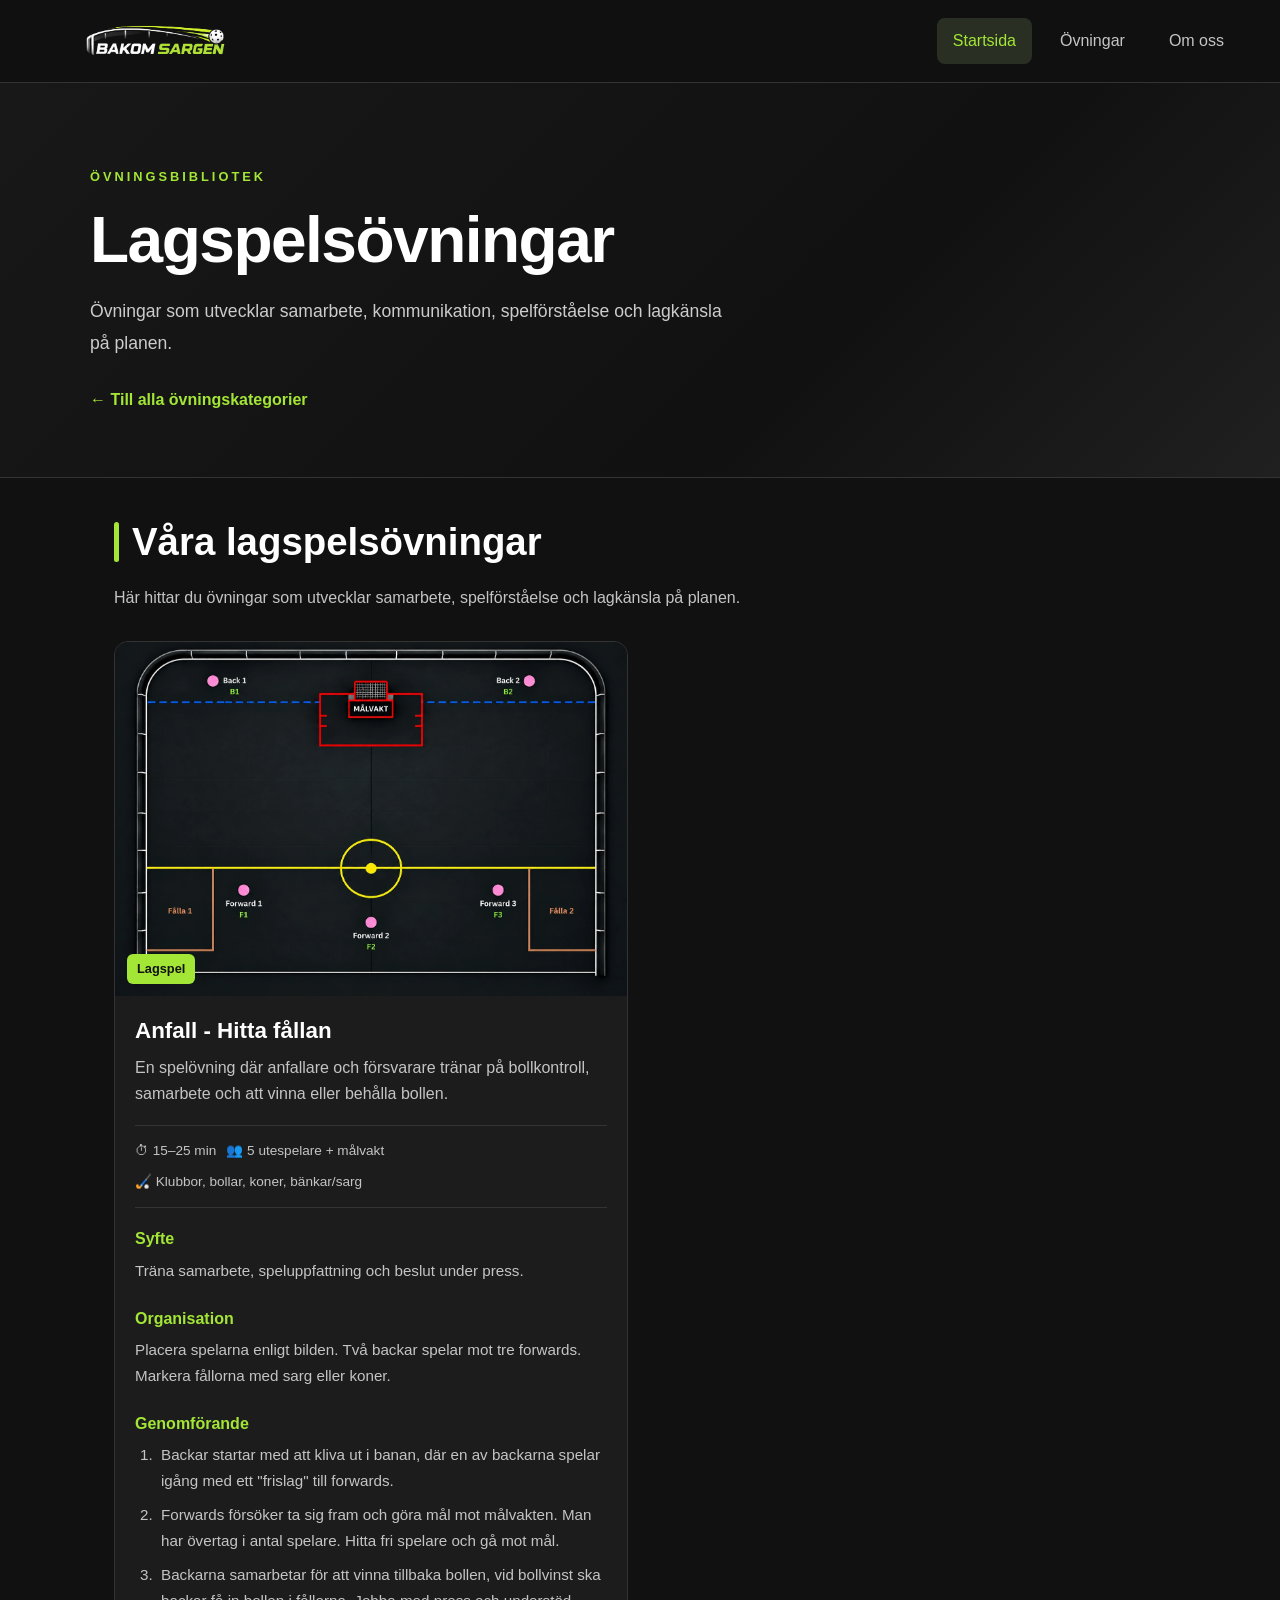
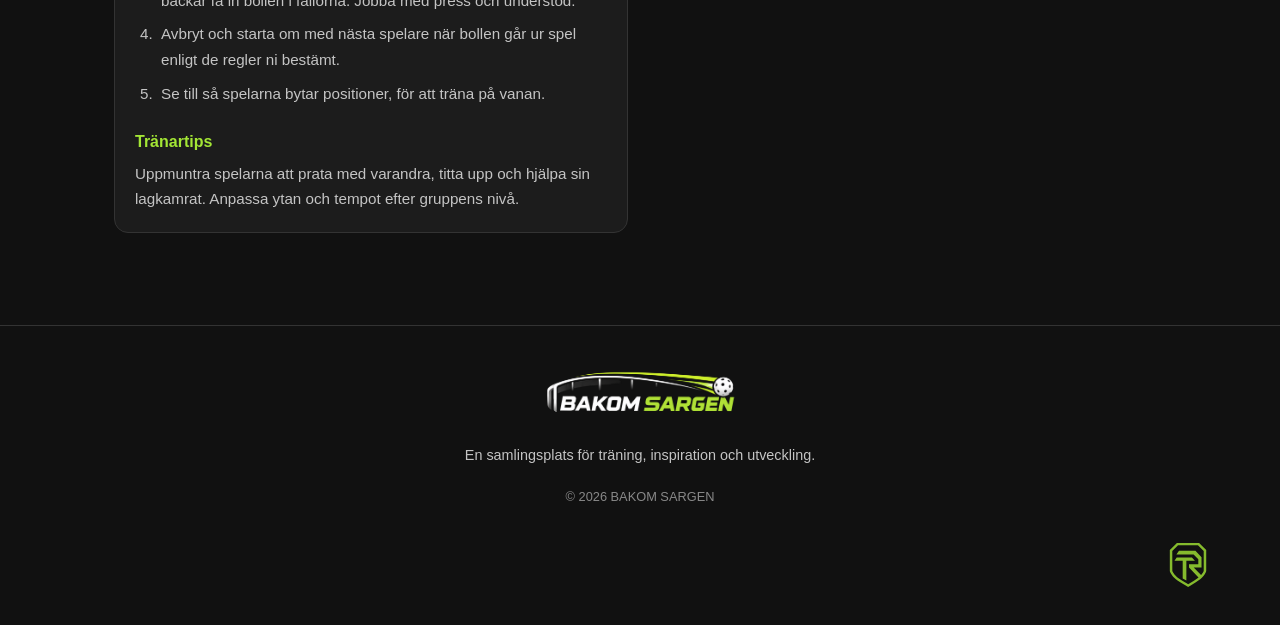
==== ovningar/lagspel.html @ a8d2db6d "Add files via upload" ====
<!DOCTYPE html>
<html lang="sv">
<head>
    <meta charset="UTF-8">
    <meta name="viewport" content="width=device-width, initial-scale=1.0">
    <meta name="theme-color" content="#111111">

    <title>Lagspelsövningar | Bakom sargen</title>
    <meta name="description" content="Lagspelsövningar i innebandy för tränare och unga spelare. Utveckla samarbete, spelförståelse och kommunikation.">

    <link rel="stylesheet" href="../css/styles.css">
</head>
<body>

    <!-- SIDHUVUD -->
    <header class="site-header">

        <a
            href="../index.html"
            class="logo"
            aria-label="Bakom sargen – startsida"
        >
            <img
                src="../images/bakom_sargen_transparent.svg"
                alt="Bakom sargen"
                class="site-logo-image"
                width="260"
                height="75"
                fetchpriority="high"
            >
        </a>

        <!-- MENYKNAPP FÖR MOBIL -->
        <button
            class="menu-toggle"
            id="menu-toggle"
            type="button"
            aria-label="Öppna meny"
            aria-expanded="false"
            aria-controls="main-navigation"
        >
            <span></span>
            <span></span>
            <span></span>
        </button>

        <!-- HUVUDMENY -->
        <nav
            class="main-navigation"
            id="main-navigation"
            aria-label="Huvudmeny"
        >
            <a href="../index.html" aria-current="page">Startsida</a>
            <a href="../index.html#kategorier">Övningar</a>
            <a href="../om-oss.html">Om oss</a>
        </nav>

    </header>

    <main>
        <section class="page-hero">
            <div class="container">
                <p>ÖVNINGSBIBLIOTEK</p>
                <h1>Lagspelsövningar</h1>
                <p>
                    Övningar som utvecklar samarbete, kommunikation,
                    spelförståelse och lagkänsla på planen.
                </p>

                <a href="../index.html#kategorier">← Till alla övningskategorier</a>
            </div>
        </section>

        <section class="container exercise-section">

            <h2>Våra lagspelsövningar</h2>

            <p class="exercise-intro">
                Här hittar du övningar som utvecklar samarbete,
                spelförståelse och lagkänsla på planen.
            </p>

            <!-- ÖVNINGSKORT 1 -->
            <div class="team-exercise-grid">

                <article class="team-exercise-card">

                    <div class="team-exercise-image">
                        <img
                            src="../images/ovningar/3v2_possession_och_rensa.webp"
                            alt="Spelplan med två backar, tre forwards och två fållor"
                            loading="lazy"
                        >
                        <span class="team-exercise-tag">Lagspel</span>
                    </div>

                    <div class="team-exercise-content">

                        <h3>Anfall - Hitta fållan</h3>

                        <p class="team-exercise-description">
                            En spelövning där anfallare och försvarare
                            tränar på bollkontroll, samarbete och att
                            vinna eller behålla bollen.
                        </p>

                        <div class="team-exercise-meta">
                            <span>⏱ 15–25 min</span>
                            <span>👥 5 utespelare + målvakt</span>
                            <span>🏑 Klubbor, bollar, koner, bänkar/sarg</span>
                        </div>

                        <div class="team-exercise-details">

                            <h4>Syfte</h4>
                            <p>
                                Träna samarbete, speluppfattning och
                                beslut under press.
                            </p>

                            <h4>Organisation</h4>
                            <p>
                                Placera spelarna enligt bilden. Två
                                backar spelar mot tre forwards. Markera
                                fållorna med sarg eller koner.
                            </p>

                            <h4>Genomförande</h4>
                            <ol>
                                <li>
                                    Backar startar med att kliva ut i banan, där en av backarna spelar igång med ett "frislag" till forwards.
                                </li>
                                <li>
                                    Forwards försöker ta sig fram och
                                    göra mål mot målvakten. Man har övertag i antal spelare. Hitta fri spelare och gå mot mål.
                                </li>
                                <li>
                                    Backarna samarbetar för att vinna
                                    tillbaka bollen, vid bollvinst ska backar få in bollen i fållorna. Jobba med press och understöd.
                                </li>
                                <li>
                                    Avbryt och starta om med nästa spelare när bollen
                                    går ur spel enligt de regler ni
                                    bestämt.
                                </li>
                                <li>
                                    Se till så spelarna bytar positioner, för att träna på vanan.
                                </li>
                            </ol>

                            <h4>Tränartips</h4>
                            <p>
                                Uppmuntra spelarna att prata med
                                varandra, titta upp och hjälpa sin
                                lagkamrat. Anpassa ytan och tempot
                                efter gruppens nivå.
                            </p>

                        </div>

                    </div>

                </article>

            </div>

        </section>
    </main>

    <!-- SIDFOT -->
    <footer class="site-footer">

        <a
            href="index.html"
            class="logo footer-logo"
            aria-label="Bakom sargen – startsida"
        >
            <img
                src="../images/bakom_sargen_transparent.svg"
                alt="Bakom sargen"
                class="site-logo-image"
                width="260"
                height="75"
                loading="lazy"
            >
        </a>

        <p>
            En samlingsplats för träning, inspiration och utveckling.
        </p>

        <p class="copyright">
            © <span id="current-year"></span> BAKOM SARGEN
        </p>

        <!-- Egen trademark-logga -->
        <div class="trademark">
            <img
                src="../images/RT_logo_transparent.svg"
                alt="RT – personlig trademark"
                class="trademark-image"
                loading="lazy"
            >
        </div>

    </footer>

    <!-- FAST NAVIGATION PÅ MOBIL -->
    <nav
        class="bottom-navigation"
        aria-label="Snabbnavigering"
    >

        <a
            href="../index.html"
            class="bottom-nav-link"
            aria-current="page"
        >
            <span class="nav-icon" aria-hidden="true">⌂</span>
            <span>Start</span>
        </a>

        <a
            href="../index.html#kategorier"
            class="bottom-nav-link"
        >
            <span class="nav-icon" aria-hidden="true">▤</span>
            <span>Övningar</span>
        </a>

        <a
            href="../om-oss.html"
            class="bottom-nav-link"
        >
            <span class="nav-icon" aria-hidden="true">♧</span>
            <span>Om oss</span>
        </a>

    </nav>

        <!-- JAVASCRIPT FÖR HAMBURGERMENYN -->
    <script>
        const menuToggle = document.getElementById("menu-toggle");
        const mainNavigation = document.getElementById("main-navigation");

        menuToggle.addEventListener("click", function () {
            const isOpen = mainNavigation.classList.toggle("is-open");

            menuToggle.setAttribute("aria-expanded", isOpen);
            menuToggle.setAttribute(
                "aria-label",
                isOpen ? "Stäng meny" : "Öppna meny"
            );
        });

        // Stäng menyn när en länk väljs.
        mainNavigation.querySelectorAll("a").forEach(function (link) {
            link.addEventListener("click", function () {
                mainNavigation.classList.remove("is-open");
                menuToggle.setAttribute("aria-expanded", "false");
                menuToggle.setAttribute("aria-label", "Öppna meny");
            });
        });

        // Uppdatera årtalet automatiskt.
        document.getElementById("current-year").textContent =
            new Date().getFullYear();
    </script>

</body>
</html>
---- css/styles.css ----
/* ========================================

   1. GRUNDINSTÄLLNINGAR

======================================== */

:root {

    --color-background: #111111;

    --color-surface: #1c1c1c;

    --color-surface-light: #262626;

    --color-primary: #a3e635;

    --color-primary-hover: #b9f75b;

    --color-text: #ffffff;

    --color-text-muted: #c4c4c4;

    --color-border: #333333;

    --container-width: 1200px;

    --border-radius: 14px;

}

* {

    box-sizing: border-box;

    margin: 0;

    padding: 0;

}

html {

    scroll-behavior: smooth;

    scroll-padding-top: 90px;

}

body {

    background-color: var(--color-background);

    color: var(--color-text);

    font-family: Arial, Helvetica, sans-serif;

    line-height: 1.6;

    min-height: 100vh;

}

/* Bilder ska aldrig sticka utanför sina behållare */

img {

    display: block;

    max-width: 100%;

}

a {

    color: inherit;

    text-decoration: none;

}

button {

    font: inherit;

}

button,

a {

    -webkit-tap-highlight-color: transparent;

}

/* Tydlig markering när man använder tangentbord */

a:focus-visible,

button:focus-visible {

    outline: 3px solid var(--color-primary);

    outline-offset: 4px;

}

/* ========================================

   2. SIDHUVUD OCH LOGOTYP

======================================== */

.site-header {

    align-items: center;

    background-color: rgba(17, 17, 17, 0.97);

    border-bottom: 1px solid var(--color-border);

    display: flex;

    justify-content: space-between;

    min-height: 72px;

    padding: 14px 20px;

    position: sticky;

    top: 0;

    z-index: 1000;

}

.logo {

    align-items: center;

    display: inline-flex;

    font-size: 1.1rem;

    font-weight: 900;

    gap: 10px;

    letter-spacing: 0.5px;

}

/* SVG-logotyp – används i sidhuvud och sidfot */

.site-logo-image {

    display: block;

    width: clamp(170px, 22vw, 230px);

    max-width: 100%;

    max-height: 54px;

    height: auto;

    object-fit: contain;

}

/* Loggan ska kunna krympa på smala skärmar utan att trycka undan menyn */

.site-header > .logo {

    flex: 0 1 auto;

    min-width: 0;

}

.site-header .site-logo-image {

    width: clamp(150px, 22vw, 230px);

}

.footer-logo {

    display: flex;

    justify-content: center;

}

.footer-logo .site-logo-image {

    width: 220px;

    max-height: none;

}

/* ========================================

   3. HAMBURGERMENY

======================================== */

.menu-toggle {

    align-items: center;

    background: transparent;

    border: 1px solid var(--color-border);

    border-radius: 8px;

    cursor: pointer;

    display: flex;

    flex-direction: column;

    gap: 5px;

    justify-content: center;

    min-height: 44px;

    min-width: 44px;

    padding: 10px;

}

.menu-toggle span {

    background-color: var(--color-text);

    border-radius: 2px;

    height: 2px;

    transition: background-color 0.2s ease;

    width: 22px;

}

.menu-toggle:hover span {

    background-color: var(--color-primary);

}

.main-navigation {

    background-color: var(--color-surface);

    border: 1px solid var(--color-border);

    border-radius: 0 0 var(--border-radius) var(--border-radius);

    display: none;

    flex-direction: column;

    left: 0;

    padding: 12px 20px;

    position: absolute;

    right: 0;

    top: 100%;

}

.main-navigation.is-open {

    display: flex;

}

.main-navigation a {

    border-radius: 8px;

    color: var(--color-text-muted);

    padding: 12px;

    transition:

        background-color 0.2s ease,

        color 0.2s ease;

}

.main-navigation a:hover,

.main-navigation a[aria-current="page"] {

    background-color: #292f22;

    color: var(--color-primary);

}

/* ========================================

   4. VÄLKOMSTSEKTION

======================================== */

.hero {

    align-items: center;

    background:

        linear-gradient(

            90deg,

            rgba(0, 0, 0, 0.96) 0%,

            rgba(0, 0, 0, 0.78) 55%,

            rgba(0, 0, 0, 0.28) 100%

        ),

        url("../images/hero-bild.webp") center / cover no-repeat;

    display: flex;

    min-height: 440px;

    padding: 55px 24px;

}

.hero-content {

    margin: 0 auto;

    max-width: var(--container-width);

    width: 100%;

}

.eyebrow {

    color: var(--color-primary);

    font-size: 0.8rem;

    font-weight: 800;

    letter-spacing: 2px;

    margin-bottom: 12px;

    text-transform: uppercase;

}

.hero h1 {

    font-size: clamp(2.3rem, 8vw, 4.8rem);

    font-weight: 900;

    line-height: 1.05;

    margin-bottom: 22px;

    max-width: 750px;

    text-transform: uppercase;

}

.hero h1 span {

    color: var(--color-primary);

    display: block;

}

.hero-description {

    color: var(--color-text-muted);

    font-size: 1rem;

    margin-bottom: 28px;

    max-width: 550px;

}

/* ========================================

   5. KNAPPAR

======================================== */

.button {

    align-items: center;

    border: none;

    border-radius: 999px;

    display: inline-flex;

    font-size: 1rem;

    font-weight: 800;

    gap: 18px;

    justify-content: center;

    min-height: 48px;

    padding: 12px 22px;

    transition:

        background-color 0.2s ease,

        transform 0.2s ease;

}

.button-primary {

    background-color: var(--color-primary);

    color: #111111;

}

.button-primary:hover {

    background-color: var(--color-primary-hover);

    transform: translateY(-2px);

}

.button span {

    font-size: 1.4rem;

    line-height: 1;

}

/* ========================================

   6. GEMENSAMMA SEKTIONSINSTÄLLNINGAR

======================================== */

.section-container {

    margin-left: auto;

    margin-right: auto;

    max-width: var(--container-width);

    padding-left: 20px;

    padding-right: 20px;

}

.categories {

    padding-bottom: 55px;

    padding-top: 55px;

}

.section-heading {

    margin-bottom: 26px;

}

.section-heading h2 {

    font-size: clamp(1.8rem, 5vw, 2.5rem);

    line-height: 1.2;

    margin-bottom: 12px;

    text-transform: uppercase;

}

.section-heading > p:last-child {

    color: var(--color-text-muted);

    max-width: 550px;

}

/* ========================================

   7. KATEGORIKORT

======================================== */

.category-grid {

    display: grid;

    gap: 18px;

    grid-template-columns: repeat(2, minmax(0, 1fr));

}

.category-card {

    background-color: var(--color-surface);

    border: 1px solid var(--color-border);

    border-radius: var(--border-radius);

    display: flex;

    flex-direction: column;

    min-width: 0;

    overflow: hidden;

    position: relative;

    transition:

        border-color 0.2s ease,

        transform 0.2s ease;

}

.category-card:hover {

    border-color: var(--color-primary);

    transform: translateY(-3px);

}

.category-card img {

    aspect-ratio: 4 / 3;

    background-color: var(--color-surface-light);

    object-fit: cover;

    width: 100%;

}

.category-content {

    flex: 1;

    padding: 14px;

    padding-right: 28px;

    position: relative;

}

.category-content h3 {

    font-size: 1.05rem;

    line-height: 1.3;

    margin-bottom: 7px;

}

.category-content p {

    color: var(--color-text-muted);

    font-size: 0.88rem;

    line-height: 1.5;

}

.card-arrow {

    color: var(--color-primary);

    font-size: 1.3rem;

    position: absolute;

    right: 10px;

    top: 12px;

}

/* ========================================

   8. LAGINFORMATION

======================================== */

.team-banner {

    align-items: center;

    background:

        linear-gradient(

            135deg,

            var(--color-surface),

            #20251b

        );

    border: 1px solid var(--color-border);

    border-radius: var(--border-radius);

    display: flex;

    flex-wrap: wrap;

    gap: 18px;

    margin-bottom: 55px;

    padding-bottom: 24px;

    padding-top: 24px;

}

.team-icon {

    align-items: center;

    background-color: #303d20;

    border-radius: 50%;

    color: var(--color-primary);

    display: flex;

    flex-shrink: 0;

    font-size: 1.7rem;

    height: 50px;

    justify-content: center;

    width: 50px;

}

.team-content {

    flex: 1;

    min-width: 180px;

}

.team-content h2 {

    font-size: 1.1rem;

    margin-bottom: 5px;

}

.team-content p {

    color: var(--color-text-muted);

    font-size: 0.9rem;

}

.text-link {

    align-items: center;

    color: var(--color-primary);

    display: inline-flex;

    font-weight: 700;

    gap: 8px;

    padding: 8px 0;

}

/* ========================================

   9. SIDFOT

======================================== */

.site-footer {

    border-top: 1px solid var(--color-border);

    color: var(--color-text-muted);

    padding: 30px 20px 110px;

    text-align: center;

}

.footer-logo {

    color: var(--color-text);

    margin-bottom: 14px;

}

.site-footer > p {

    font-size: 0.9rem;

    margin-top: 8px;

}

.copyright {

    color: #888888;

    font-size: 0.8rem !important;

    margin-top: 20px !important;

}

/* Personlig trademark i sidfoten */

.trademark {

    display: flex;

    justify-content: flex-end;

    align-items: center;

    max-width: 1200px;

    margin: 24px auto 0;

    padding: 0 20px;

}

.trademark-image {

    display: block;

    width: 64px;

    max-width: 100%;

    height: auto;

    opacity: 0.8;

    transition: opacity 0.2s ease;

}

.trademark-image:hover {

    opacity: 1;

}

/* Anpassning för mobil */

@media (max-width: 600px) {

    .trademark {

        justify-content: center;

        margin-top: 20px;

    }

    .trademark-image {

        width: 52px;

    }

}

/* ========================================

   10. FAST MENY LÄNGST NER PÅ MOBIL

======================================== */

.bottom-navigation {

    align-items: stretch;

    background-color: rgba(17, 17, 17, 0.97);

    border-top: 1px solid var(--color-border);

    bottom: 0;

    display: flex;

    justify-content: space-around;

    left: 0;

    padding: 8px 10px;

    padding-bottom: calc(8px + env(safe-area-inset-bottom));

    position: fixed;

    right: 0;

    z-index: 1100;

}

.bottom-nav-link {

    align-items: center;

    border-radius: 10px;

    color: var(--color-text-muted);

    display: flex;

    flex: 1;

    flex-direction: column;

    font-size: 0.75rem;

    gap: 2px;

    justify-content: center;

    min-height: 52px;

    min-width: 0;

    padding: 4px;

    transition:

        background-color 0.2s ease,

        color 0.2s ease;

}

.bottom-nav-link:hover,

.bottom-nav-link[aria-current="page"] {

    background-color: #292f22;

    color: var(--color-primary);

}

.nav-icon {

    font-size: 1.5rem;

    line-height: 1.2;

}

/* ========================================

   11. SURFPLATTA OCH STÖRRE SKÄRMAR

======================================== */

@media (min-width: 600px) {

    .hero {

        min-height: 500px;

        padding: 70px 35px;

    }

    .section-container {

        padding-left: 30px;

        padding-right: 30px;

    }

    .category-grid {

        gap: 22px;

        grid-template-columns: repeat(2, minmax(0, 1fr));

    }

    .category-content {

        padding: 18px;

        padding-right: 34px;

    }

    .category-content h3 {

        font-size: 1.2rem;

    }

    .category-content p {

        font-size: 0.95rem;

    }

    .team-banner {

        flex-wrap: nowrap;

    }

}

/* ========================================

   12. DATOR

======================================== */

@media (min-width: 900px) {

    .site-header {

        padding-left: max(30px, calc((100% - 1200px) / 2));

        padding-right: max(30px, calc((100% - 1200px) / 2));

    }

    .menu-toggle {

        display: none;

    }

    .main-navigation {

        align-items: center;

        background: transparent;

        border: none;

        border-radius: 0;

        display: flex;

        flex-direction: row;

        gap: 12px;

        padding: 0;

        position: static;

    }

    .main-navigation a {

        padding: 10px 16px;

    }

    .hero {

        min-height: 560px;

        padding: 80px 35px;

    }

    .hero-description {

        font-size: 1.1rem;

    }

    .categories {

        padding-bottom: 75px;

        padding-top: 75px;

    }

    .category-grid {

        grid-template-columns: repeat(4, minmax(0, 1fr));

    }

    .category-card img {

        aspect-ratio: 4 / 3;

    }

    .bottom-navigation {

        display: none;

    }

    .site-footer {

        padding-bottom: 30px;

    }

}

/* ========================================

   13. MINSKAD RÖRELSE FÖR DEN SOM ÖNSKAR

======================================== */

/* Logotyp och sidhuvud på mycket smala skärmar */

@media (max-width: 380px) {

    .site-header {

        gap: 10px;

        padding-left: 14px;

        padding-right: 14px;

    }

    .site-header .site-logo-image {

        width: 145px;

        max-height: 44px;

    }

    .menu-toggle {

        flex-shrink: 0;

    }

}

@media (prefers-reduced-motion: reduce) {

    *,

    *::before,

    *::after {

        scroll-behavior: auto !important;

        transition-duration: 0.01ms !important;

        animation-duration: 0.01ms !important;

        animation-iteration-count: 1 !important;

    }

}

/*!-------------------------------------------------------------------------------*/

/*!-------------------------------------------------------------------------------*/

/*!--------------------------------    OM-OSS     --------------------------------*/

/*!-------------------------------------------------------------------------------*/

/*!-------------------------------------------------------------------------------*/

/* ========================================

   OM OSS – INTRODUKTION

======================================== */

.about-hero {

    align-items: center;

    background:

        linear-gradient(

            90deg,

            rgba(17, 17, 17, 0.97) 0%,

            rgba(17, 17, 17, 0.78) 65%,

            rgba(17, 17, 17, 0.45) 100%

        ),

        url("../images/hero-bild.webp") center / cover no-repeat;

    display: flex;

    min-height: 300px;

    padding: 55px 24px;

}

.about-hero-content {

    margin: 0 auto;

    max-width: var(--container-width);

    width: 100%;

}

.about-hero h1 {

    font-size: clamp(2.7rem, 8vw, 4.5rem);

    font-weight: 900;

    line-height: 1.05;

    margin-bottom: 18px;

    text-transform: uppercase;

}

.about-hero h1 span {

    color: var(--color-primary);

}

.about-hero-content > p:last-child {

    color: var(--color-text-muted);

    font-size: 1.05rem;

    line-height: 1.7;

    max-width: 560px;

}

/* ========================================

   OM OSS – TEXT OCH BILDER

======================================== */

.about-section {

    align-items: center;

    display: grid;

    gap: 28px;

    padding-bottom: 55px;

    padding-top: 55px;

}

.about-text {

    min-width: 0;

}

.about-text h2 {

    font-size: clamp(1.7rem, 5vw, 2.4rem);

    line-height: 1.2;

    margin-bottom: 18px;

}

.about-text p:not(.eyebrow) {

    color: var(--color-text-muted);

    line-height: 1.75;

    margin-bottom: 16px;

}

.about-text p:last-child {

    margin-bottom: 0;

}

.about-visual {

    border: 1px solid var(--color-border);

    border-radius: var(--border-radius);

    overflow: hidden;

}

.about-visual img {

    aspect-ratio: 4 / 3;

    background-color: var(--color-surface);

    display: block;

    object-fit: cover;

    width: 100%;

}

/* ========================================

   OM OSS – MÅLGRUPP OCH KORT

======================================== */

.about-audience {

    background-color: #181818;

    border-bottom: 1px solid var(--color-border);

    border-top: 1px solid var(--color-border);

    padding-bottom: 55px;

    padding-top: 55px;

}

.about-audience .section-heading {

    margin-bottom: 28px;

}

.about-card-grid {

    display: grid;

    gap: 16px;

    grid-template-columns: 1fr;

}

.about-card {

    background-color: var(--color-surface);

    border: 1px solid var(--color-border);

    border-radius: var(--border-radius);

    padding: 24px;

    transition:

        border-color 0.2s ease,

        transform 0.2s ease;

}

.about-card:hover {

    border-color: var(--color-primary);

    transform: translateY(-3px);

}

.about-card-icon {

    align-items: center;

    background-color: #303d20;

    border-radius: 12px;

    color: var(--color-primary);

    display: inline-flex;

    font-size: 1.8rem;

    height: 48px;

    justify-content: center;

    margin-bottom: 18px;

    width: 48px;

}

.about-card h3 {

    font-size: 1.15rem;

    line-height: 1.35;

    margin-bottom: 10px;

}

.about-card p {

    color: var(--color-text-muted);

    font-size: 0.95rem;

    line-height: 1.7;

}

/* ========================================

   OM OSS – PERSONLIG BERÄTTELSE

======================================== */

.about-story {

    padding-bottom: 60px;

    padding-top: 60px;

}

.about-story .about-text {

    margin: 0 auto 42px;

    max-width: 800px;

    width: 100%;

}

.about-story .about-text h2 {

    margin-bottom: 24px;

}

/* ========================================

   OM OSS – VÅRT MOTTO

======================================== */

.motto-section {

    background:

        linear-gradient(

            135deg,

            var(--color-surface),

            #20251b

        );

    border: 1px solid var(--color-border);

    border-radius: var(--border-radius);

    margin: 0 auto;

    max-width: 900px;

    padding: 42px 24px;

    text-align: center;

}

.motto-label {

    color: var(--color-primary);

    font-size: 0.75rem;

    font-weight: 700;

    letter-spacing: 0.16em;

    line-height: 1.6;

    margin-bottom: 26px;

}

.motto-section h2,

.motto-section h3 {

    line-height: 1.4;

    margin: 0;

}

.motto-section h2 {

    color: var(--color-text);

    font-size: clamp(1.6rem, 5vw, 2.6rem);

    font-weight: 800;

}

.motto-section h3 {

    color: var(--color-text);

    font-size: clamp(1.3rem, 4vw, 2rem);

    font-weight: 700;

    margin-top: 24px;

}

.motto-section span {

    color: var(--color-primary);

    display: block;

}

/* ========================================

   OM OSS – AVSLUTANDE SEKTION

======================================== */

.about-cta {

    align-items: flex-start;

    background:

        linear-gradient(

            135deg,

            var(--color-surface),

            #20251b

        );

    border: 1px solid var(--color-border);

    border-radius: var(--border-radius);

    display: flex;

    flex-direction: column;

    gap: 14px;

    margin-bottom: 55px;

    margin-top: 55px;

    padding: 30px 24px;

}

.about-cta h2 {

    font-size: clamp(1.7rem, 5vw, 2.3rem);

    line-height: 1.2;

}

.about-cta > p:not(.eyebrow) {

    color: var(--color-text-muted);

    line-height: 1.7;

    max-width: 550px;

}

/* ========================================

   OM OSS – SURFPLATTA

======================================== */

@media (min-width: 600px) {

    .about-hero {

        min-height: 360px;

        padding: 70px 35px;

    }

    .about-section {

        gap: 36px;

        padding-bottom: 70px;

        padding-top: 70px;

    }

    .about-card-grid {

        grid-template-columns: repeat(2, minmax(0, 1fr));

    }

    .about-audience {

        padding-bottom: 70px;

        padding-top: 70px;

    }

    .about-story {

        padding-bottom: 75px;

        padding-top: 75px;

    }

    .motto-section {

        padding: 48px 36px;

    }

    .about-cta {

        padding: 36px;

    }

}

/* ========================================

   OM OSS – DATOR

======================================== */

@media (min-width: 900px) {

    .about-hero {

        min-height: 420px;

    }

    .about-section {

        gap: 55px;

        grid-template-columns: repeat(2, minmax(0, 1fr));

        padding-bottom: 85px;

        padding-top: 85px;

    }

    .about-team .about-visual {

        order: 0;

    }

    .about-team .about-text {

        order: 1;

    }

    .about-card-grid {

        grid-template-columns: repeat(3, minmax(0, 1fr));

    }

    .about-card {

        padding: 28px;

    }

    .about-audience {

        padding-bottom: 85px;

        padding-top: 85px;

    }

    .about-story {

        padding-bottom: 85px;

        padding-top: 85px;

    }

    .about-story .about-text {

        margin-bottom: 55px;

    }

    .motto-section {

        padding: 55px 48px;

    }

    .about-cta {

        margin-bottom: 70px;

        margin-top: 70px;

        padding: 45px;

    }

}

/* ========================================

   OM OSS – SMÅ MOBILSKÄRMAR

======================================== */

@media (max-width: 380px) {

    .about-hero {

        padding-left: 18px;

        padding-right: 18px;

    }

    .about-story {

        padding-bottom: 40px;

        padding-top: 40px;

    }

    .motto-section {

        padding: 32px 16px;

    }

    .motto-label {

        font-size: 0.68rem;

        letter-spacing: 0.12em;

    }

}

/*!-------------------------------------------------------------------------------*/

/*!-------------------------------------------------------------------------------*/


/* ========================================
   LAGSPELSÖVNINGAR – INTRODUKTION
======================================== */

.page-hero {
    position: relative;
    padding: 80px 24px 64px;
    background: linear-gradient(
        135deg,
        #181818 0%,
        #111111 65%,
        #202020 100%
    );
    border-bottom: 1px solid #333333;
    overflow: hidden;
}

.page-hero .container {
    max-width: 1100px;
    margin: 0 auto;
}

.page-hero .container > p:first-child {
    display: inline-block;
    margin: 0 0 18px;
    color: #A3E635;
    font-size: 0.8rem;
    font-weight: 800;
    letter-spacing: 3px;
    text-transform: uppercase;
}

.page-hero h1 {
    max-width: 800px;
    margin: 0 0 20px;
    color: #FFFFFF;
    font-size: clamp(2.3rem, 5vw, 4rem);
    line-height: 1.1;
    font-weight: 800;
    letter-spacing: -1.5px;
}

.page-hero .container > p:nth-of-type(2) {
    max-width: 650px;
    margin: 0 0 28px;
    color: #CCCCCC;
    font-size: 1.1rem;
    line-height: 1.8;
}

.page-hero a {
    display: inline-flex;
    align-items: center;
    gap: 8px;
    color: #A3E635;
    font-weight: 700;
    text-decoration: none;
    transition: color 0.2s ease;
}

.page-hero a:hover {
    color: #FFFFFF;
}


/* ========================================
   LAGSPELSÖVNINGAR – ÖVNINGSINTRODUKTION
======================================== */

.exercise-section {
    max-width: 1100px;
    margin: 0 auto;
    padding: 64px 24px 80px;
}

.exercise-section h2 {
    position: relative;
    margin: 0 0 18px;
    padding-left: 18px;
    color: #FFFFFF;
    font-size: clamp(1.7rem, 3vw, 2.4rem);
    line-height: 1.25;
    font-weight: 800;
}

.exercise-section h2::before {
    content: "";
    position: absolute;
    top: 4px;
    bottom: 4px;
    left: 0;
    width: 5px;
    border-radius: 4px;
    background: #A3E635;
}

.exercise-intro {
    max-width: 680px;
    margin: 0 0 36px;
    color: #B8B8B8;
    font-size: 1rem;
    line-height: 1.8;
}


/* ========================================
   MOBILANPASSNING
======================================== */

@media (max-width: 600px) {
    .page-hero {
        padding: 54px 20px 44px;
    }

    .page-hero h1 {
        letter-spacing: -0.8px;
    }

    .page-hero .container > p:nth-of-type(2) {
        font-size: 1rem;
        line-height: 1.7;
    }

    .exercise-section {
        padding: 44px 20px 60px;
    }

    .exercise-intro {
        margin-bottom: 28px;
    }
}


/* ========================================
   LAGSPELSÖVNINGAR – KORT
======================================== */

.exercise-section {
    padding-top: 40px;
    padding-bottom: 60px;
}

.exercise-intro {
    color: var(--color-text-muted);
    margin-bottom: 28px;
    max-width: 650px;
}

.team-exercise-grid {
    display: grid;
    grid-template-columns: minmax(0, 1fr);
    gap: 24px;
}

.team-exercise-card {
    margin-bottom: 2rem;
    background-color: var(--color-surface);
    border: 1px solid var(--color-border);
    border-radius: var(--border-radius);
    overflow: hidden;
    min-width: 0;
}

.team-exercise-image {
    position: relative;
    background-color: var(--color-surface-light);
}

.team-exercise-image img {
    display: block;
    width: 100%;
    height: auto;
    object-fit: contain;
}

.team-exercise-tag {
    position: absolute;
    left: 12px;
    bottom: 12px;
    padding: 5px 10px;
    border-radius: 6px;
    background-color: var(--color-primary);
    color: #111111;
    font-size: 0.8rem;
    font-weight: 800;
}

.team-exercise-content {
    padding: 20px;
}

.team-exercise-content h3 {
    font-size: 1.4rem;
    line-height: 1.3;
    margin-bottom: 10px;
}

.team-exercise-description {
    color: var(--color-text-muted);
    margin-bottom: 18px;
}

.team-exercise-meta {
    display: flex;
    flex-wrap: wrap;
    gap: 10px;
    padding: 14px 0;
    margin-bottom: 18px;
    border-top: 1px solid var(--color-border);
    border-bottom: 1px solid var(--color-border);
    color: var(--color-text-muted);
    font-size: 0.85rem;
}

.team-exercise-details h4 {
    color: var(--color-primary);
    font-size: 1rem;
    margin-top: 22px;
    margin-bottom: 6px;
}

.team-exercise-details h4:first-child {
    margin-top: 0;
}

.team-exercise-details p,
.team-exercise-details li {
    color: var(--color-text-muted);
    font-size: 0.95rem;
    line-height: 1.7;
}

.team-exercise-details ol {
    padding-left: 22px;
}

.team-exercise-details li {
    padding-left: 4px;
    margin-bottom: 8px;
}

/* Surfplatta och större skärmar */
@media (min-width: 700px) {
    .team-exercise-grid {
        grid-template-columns: repeat(2, minmax(0, 1fr));
    }
}
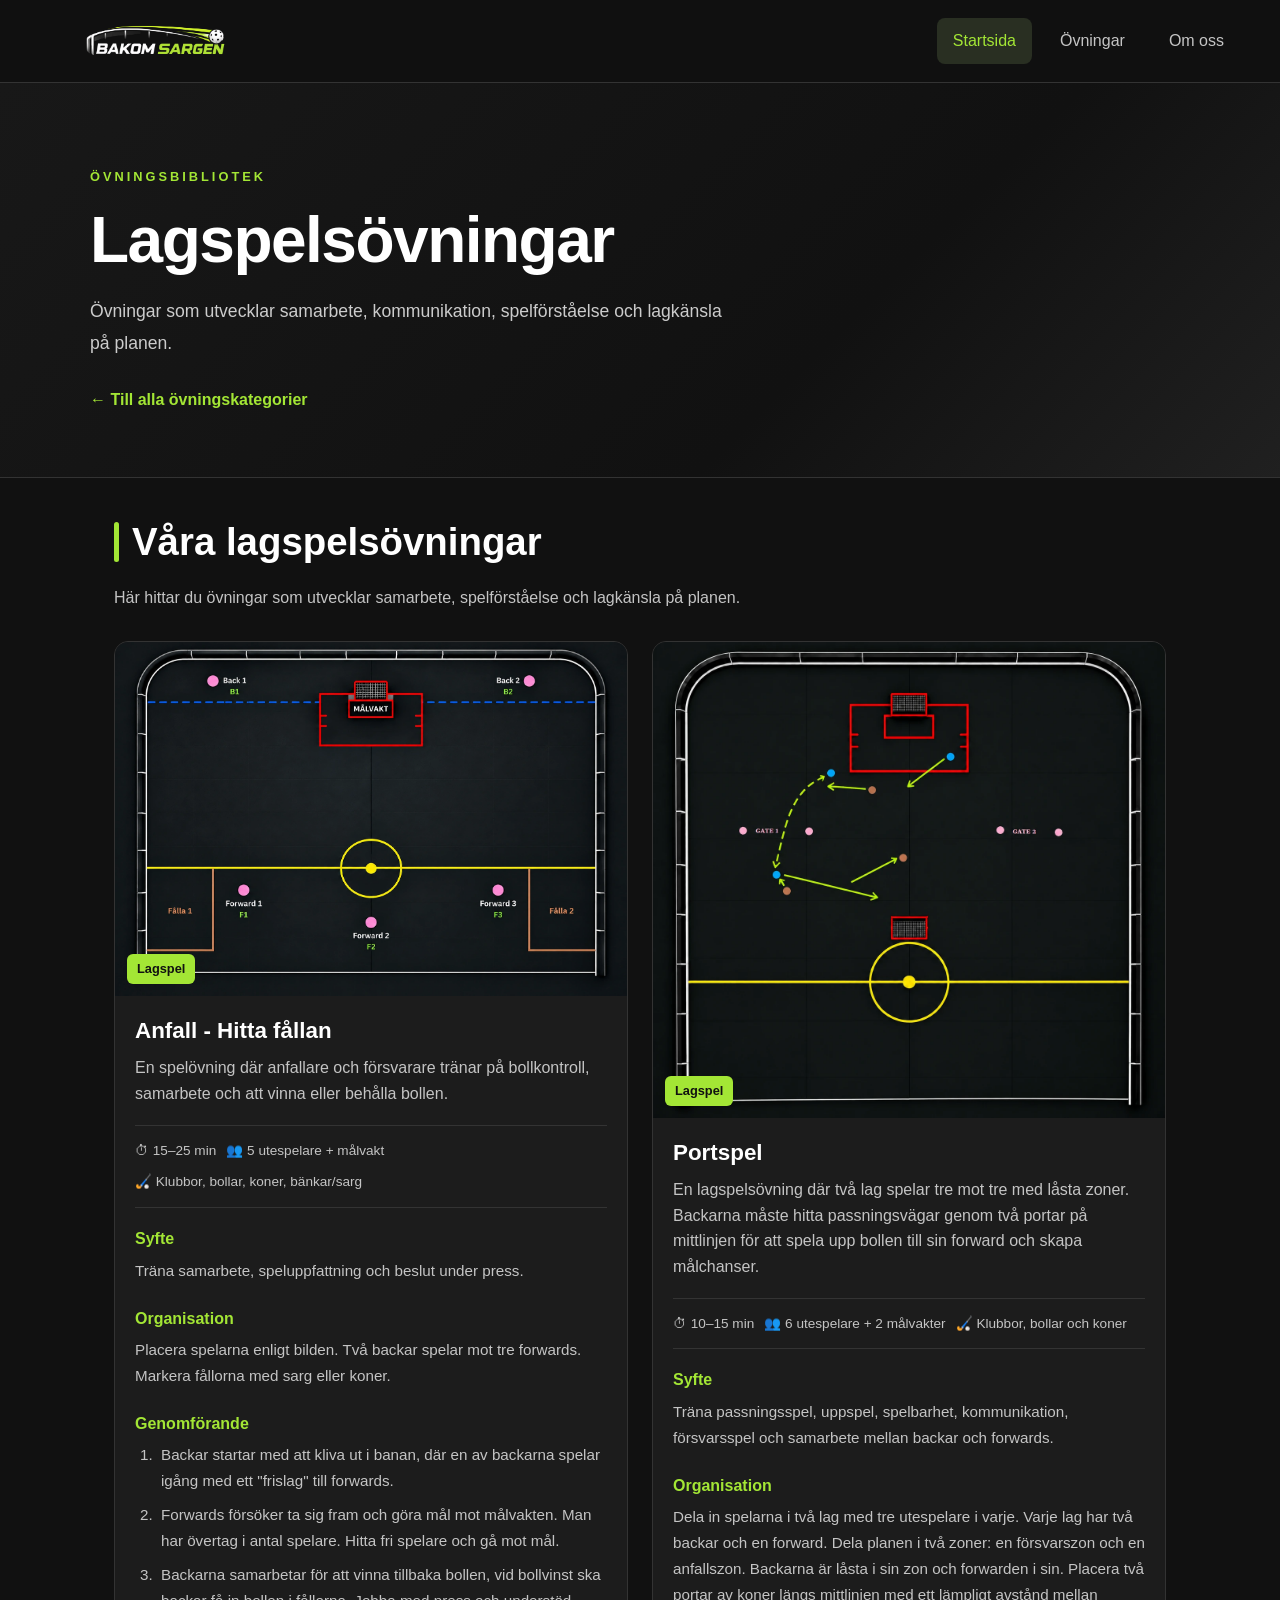
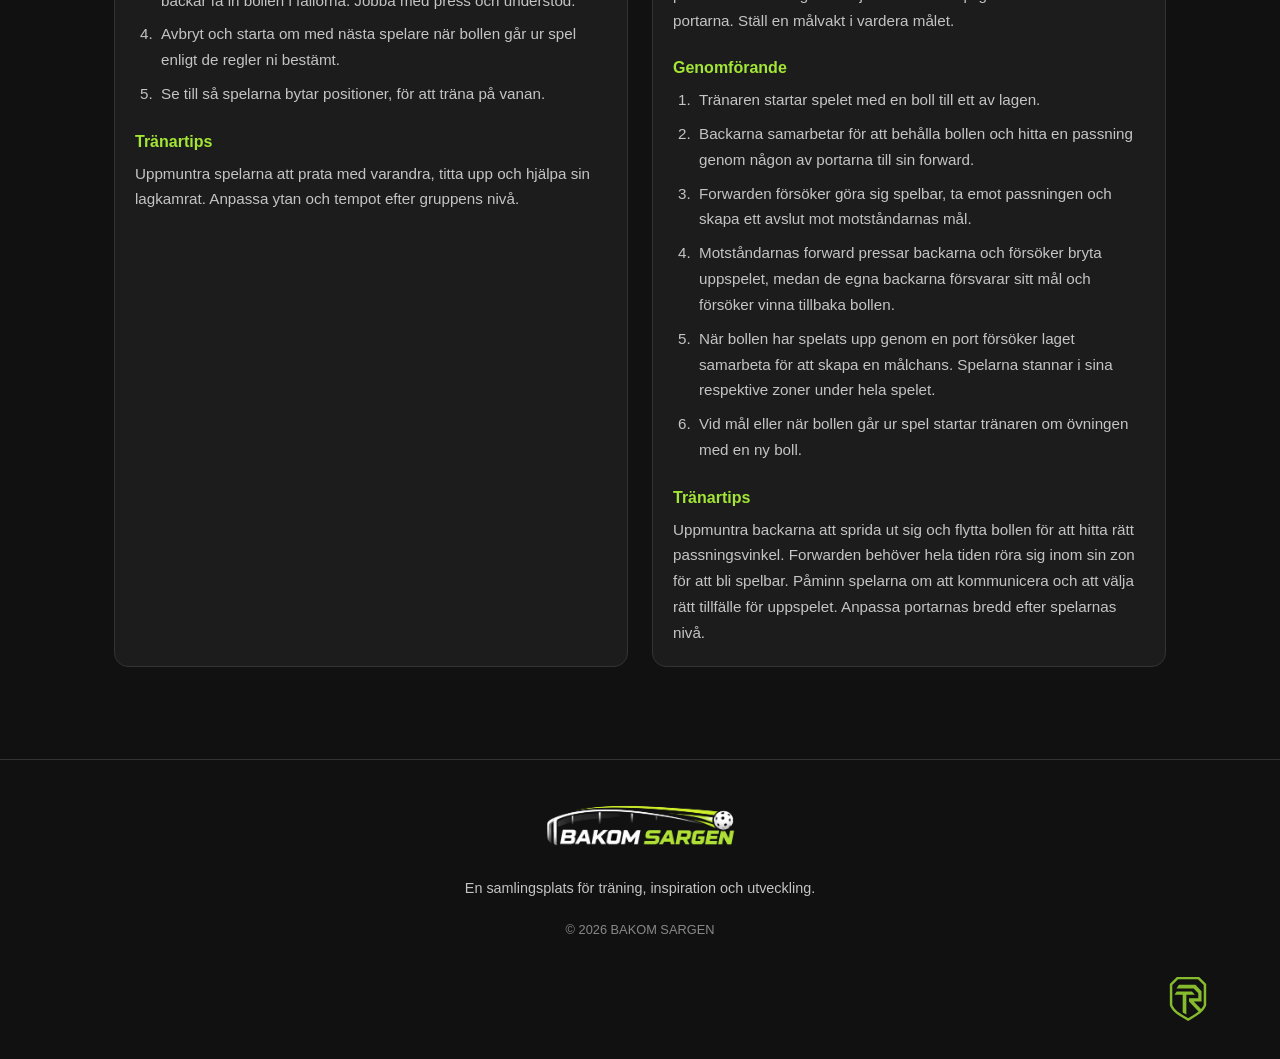
==== commit a5cf99a7: "Add files via upload" ====
--- a/ovningar/lagspel.html
+++ b/ovningar/lagspel.html
@@ -162,6 +162,110 @@
 
                 </article>
 
+                <!-- ÖVNINGSKORT 2 -->
+                <article class="team-exercise-card">
+
+                    <!-- BILD -->
+                    <div class="team-exercise-image">
+                        <img
+                            src="../images/ovningar/port_spel.webp"
+                            alt="Lagspelsövning med två backar, en forward och två passningsportar på mittlinjen"
+                            loading="lazy"
+                        >
+                        <span class="team-exercise-tag">Lagspel</span>
+                    </div>
+
+                    <!-- INNEHÅLL -->
+                    <div class="team-exercise-content">
+
+                        <h3>Portspel</h3>
+
+                        <p class="team-exercise-description">
+                            En lagspelsövning där två lag spelar tre mot tre
+                            med låsta zoner. Backarna måste hitta passningsvägar
+                            genom två portar på mittlinjen för att spela upp
+                            bollen till sin forward och skapa målchanser.
+                        </p>
+
+                        <!-- FAKTA -->
+                        <div class="team-exercise-meta">
+                            <span>⏱ 10–15 min</span>
+                            <span>👥 6 utespelare + 2 målvakter</span>
+                            <span>🏑 Klubbor, bollar och koner</span>
+                        </div>
+
+                        <!-- DETALJER -->
+                        <div class="team-exercise-details">
+
+                            <h4>Syfte</h4>
+                            <p>
+                                Träna passningsspel, uppspel, spelbarhet,
+                                kommunikation, försvarsspel och samarbete
+                                mellan backar och forwards.
+                            </p>
+
+                            <h4>Organisation</h4>
+                            <p>
+                                Dela in spelarna i två lag med tre utespelare
+                                i varje. Varje lag har två backar och en forward.
+                                Dela planen i två zoner: en försvarszon och en
+                                anfallszon. Backarna är låsta i sin zon och
+                                forwarden i sin. Placera två portar av koner
+                                längs mittlinjen med ett lämpligt avstånd mellan
+                                portarna. Ställ en målvakt i vardera målet.
+                            </p>
+
+                            <h4>Genomförande</h4>
+                            <ol>
+                                <li>
+                                    Tränaren startar spelet med en boll till
+                                    ett av lagen.
+                                </li>
+                                <li>
+                                    Backarna samarbetar för att behålla bollen
+                                    och hitta en passning genom någon av portarna
+                                    till sin forward.
+                                </li>
+                                <li>
+                                    Forwarden försöker göra sig spelbar,
+                                    ta emot passningen och skapa ett avslut
+                                    mot motståndarnas mål.
+                                </li>
+                                <li>
+                                    Motståndarnas forward pressar backarna
+                                    och försöker bryta uppspelet, medan de egna
+                                    backarna försvarar sitt mål och försöker
+                                    vinna tillbaka bollen.
+                                </li>
+                                <li>
+                                    När bollen har spelats upp genom en port
+                                    försöker laget samarbeta för att skapa
+                                    en målchans. Spelarna stannar i sina
+                                    respektive zoner under hela spelet.
+                                </li>
+                                <li>
+                                    Vid mål eller när bollen går ur spel
+                                    startar tränaren om övningen med en ny boll.
+                                </li>
+                            </ol>
+
+                            <h4>Tränartips</h4>
+                            <p>
+                                Uppmuntra backarna att sprida ut sig och flytta
+                                bollen för att hitta rätt passningsvinkel.
+                                Forwarden behöver hela tiden röra sig inom sin
+                                zon för att bli spelbar. Påminn spelarna om att
+                                kommunicera och att välja rätt tillfälle för
+                                uppspelet. Anpassa portarnas bredd efter spelarnas
+                                nivå.
+                            </p>
+
+                        </div>
+
+                    </div>
+
+                </article>
+
             </div>
 
         </section>
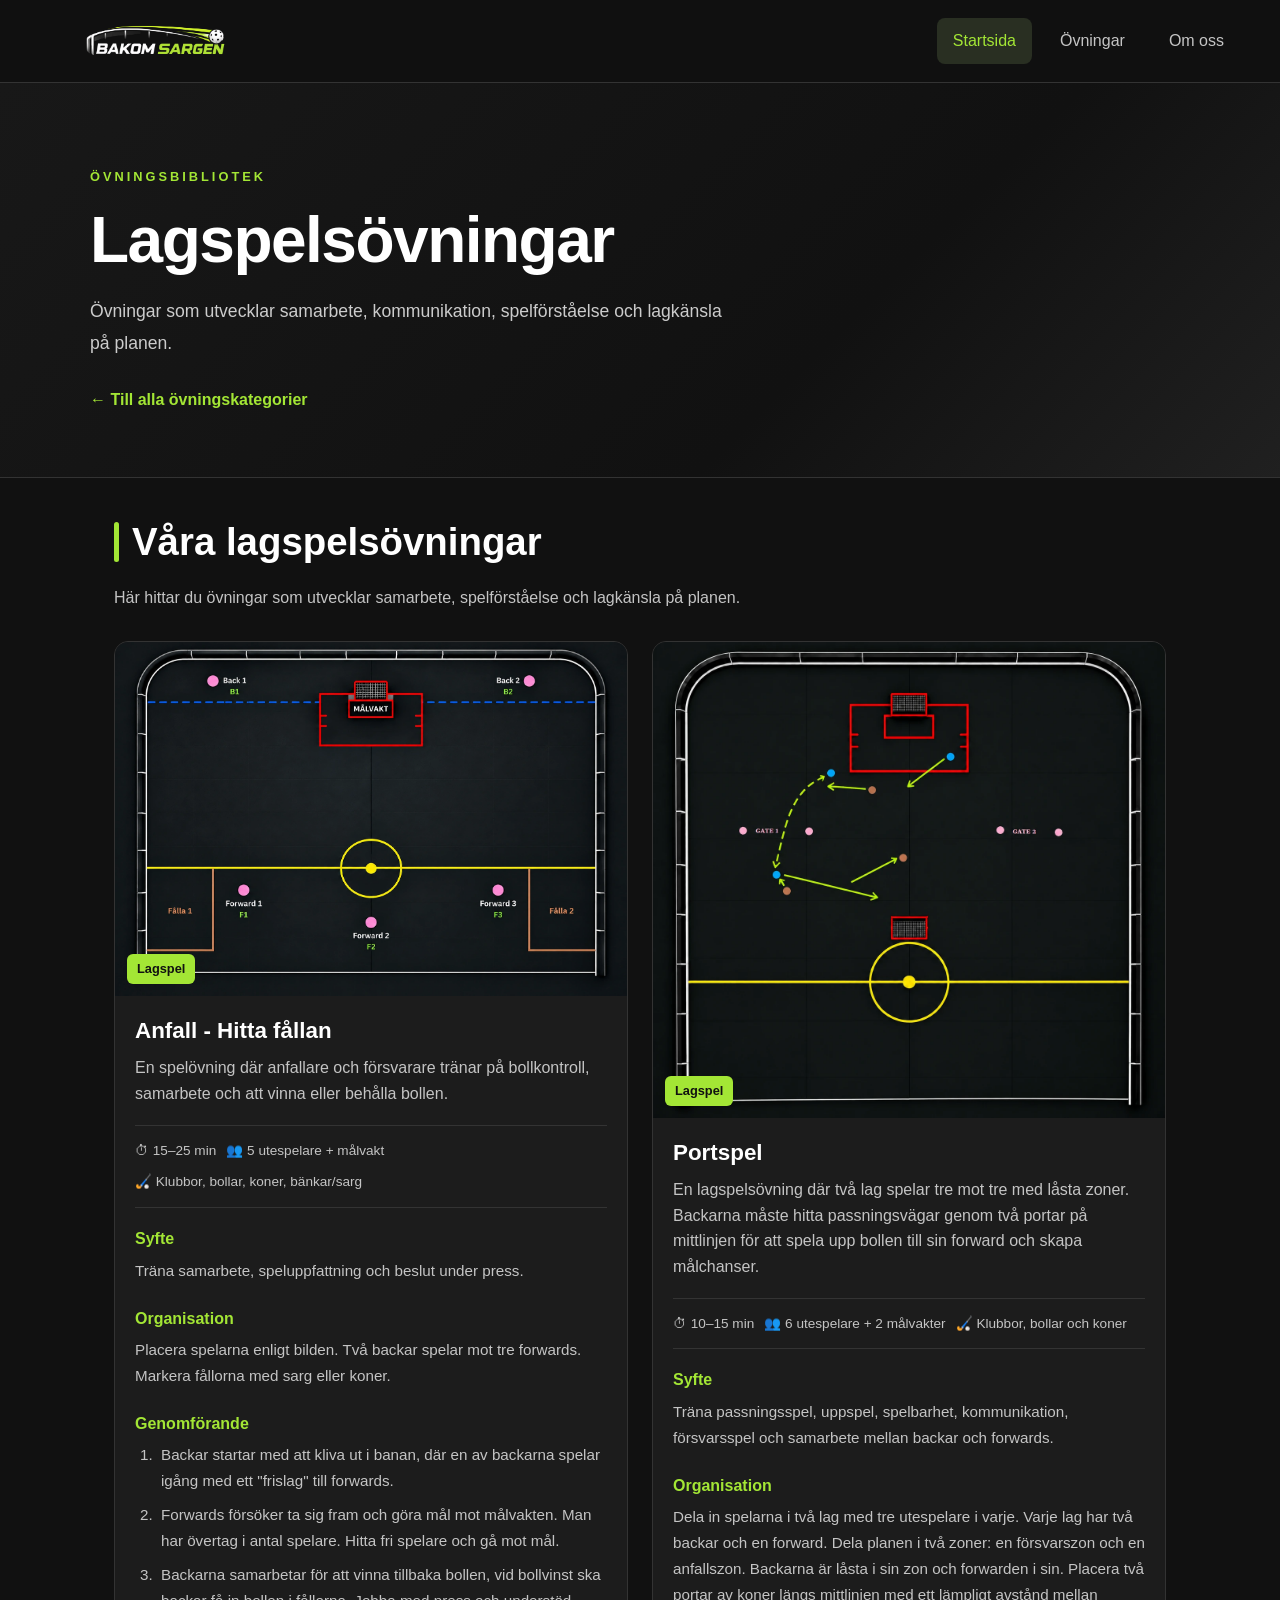
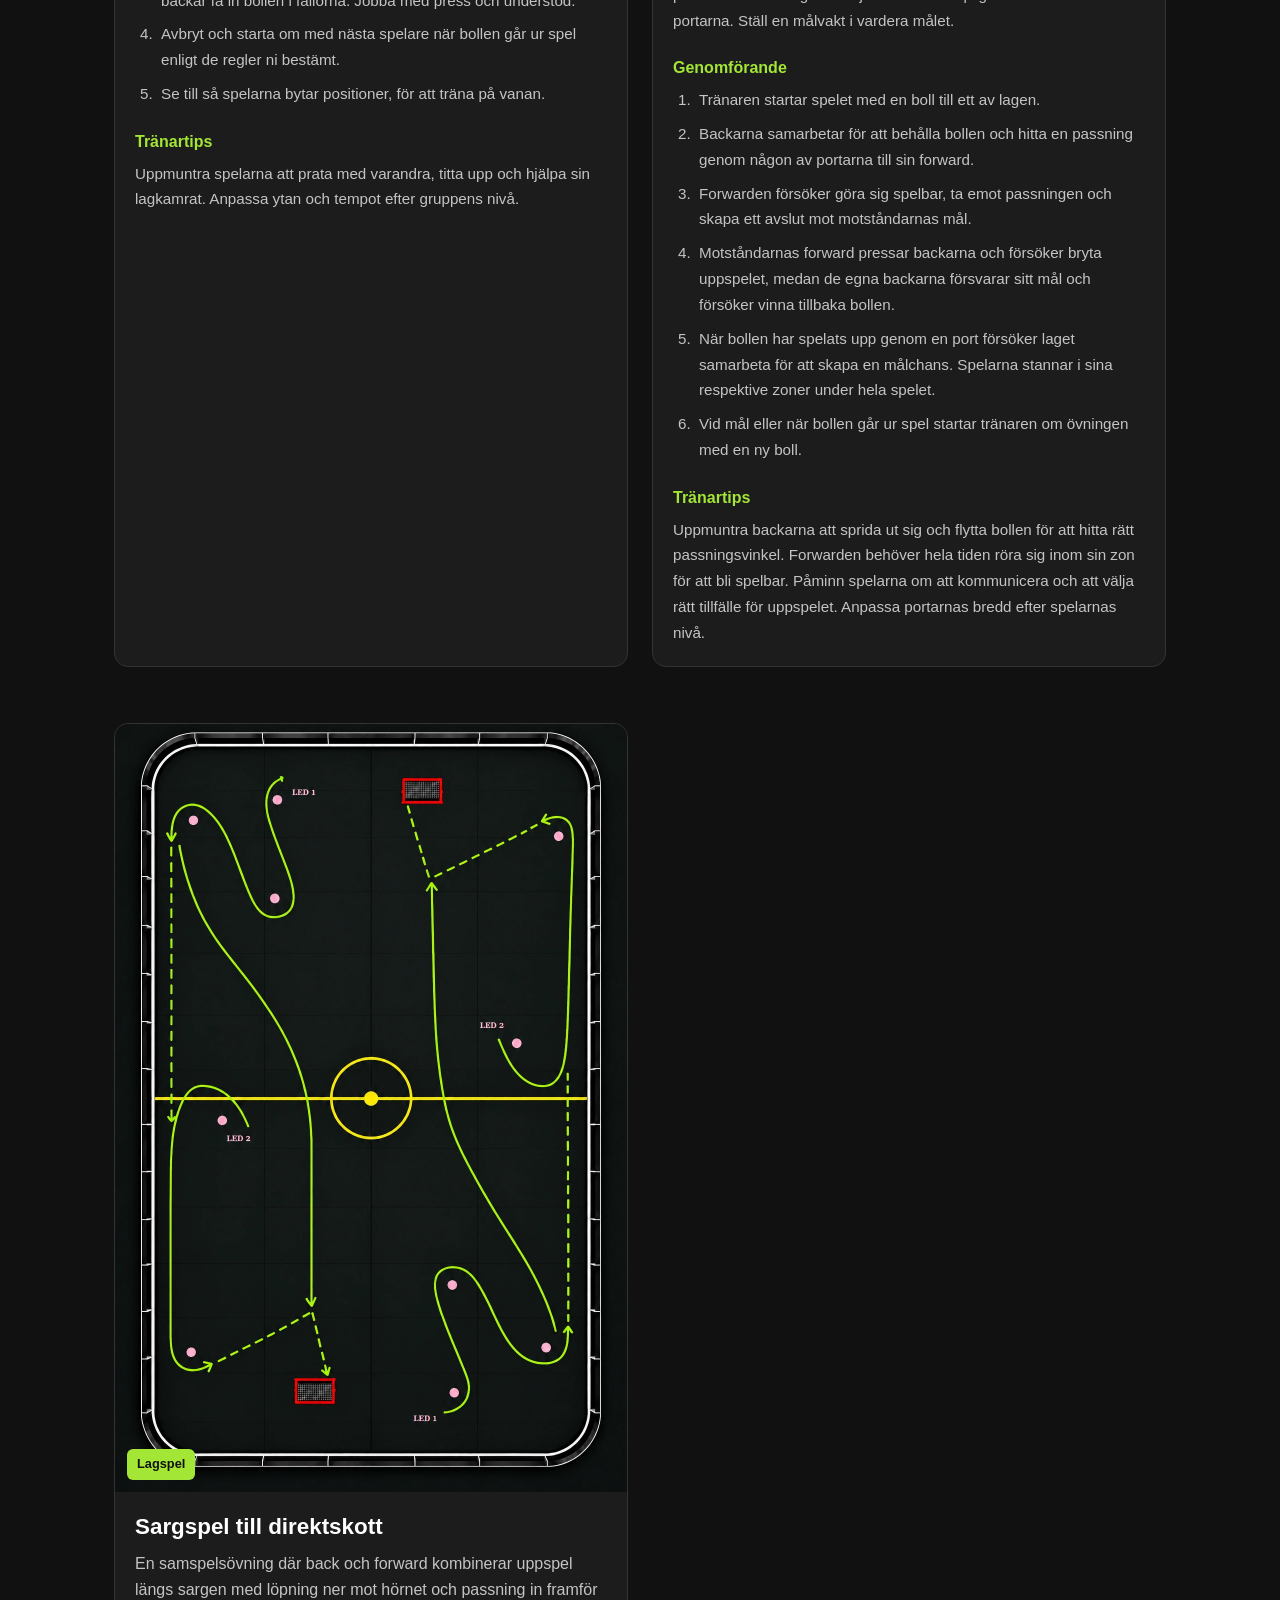
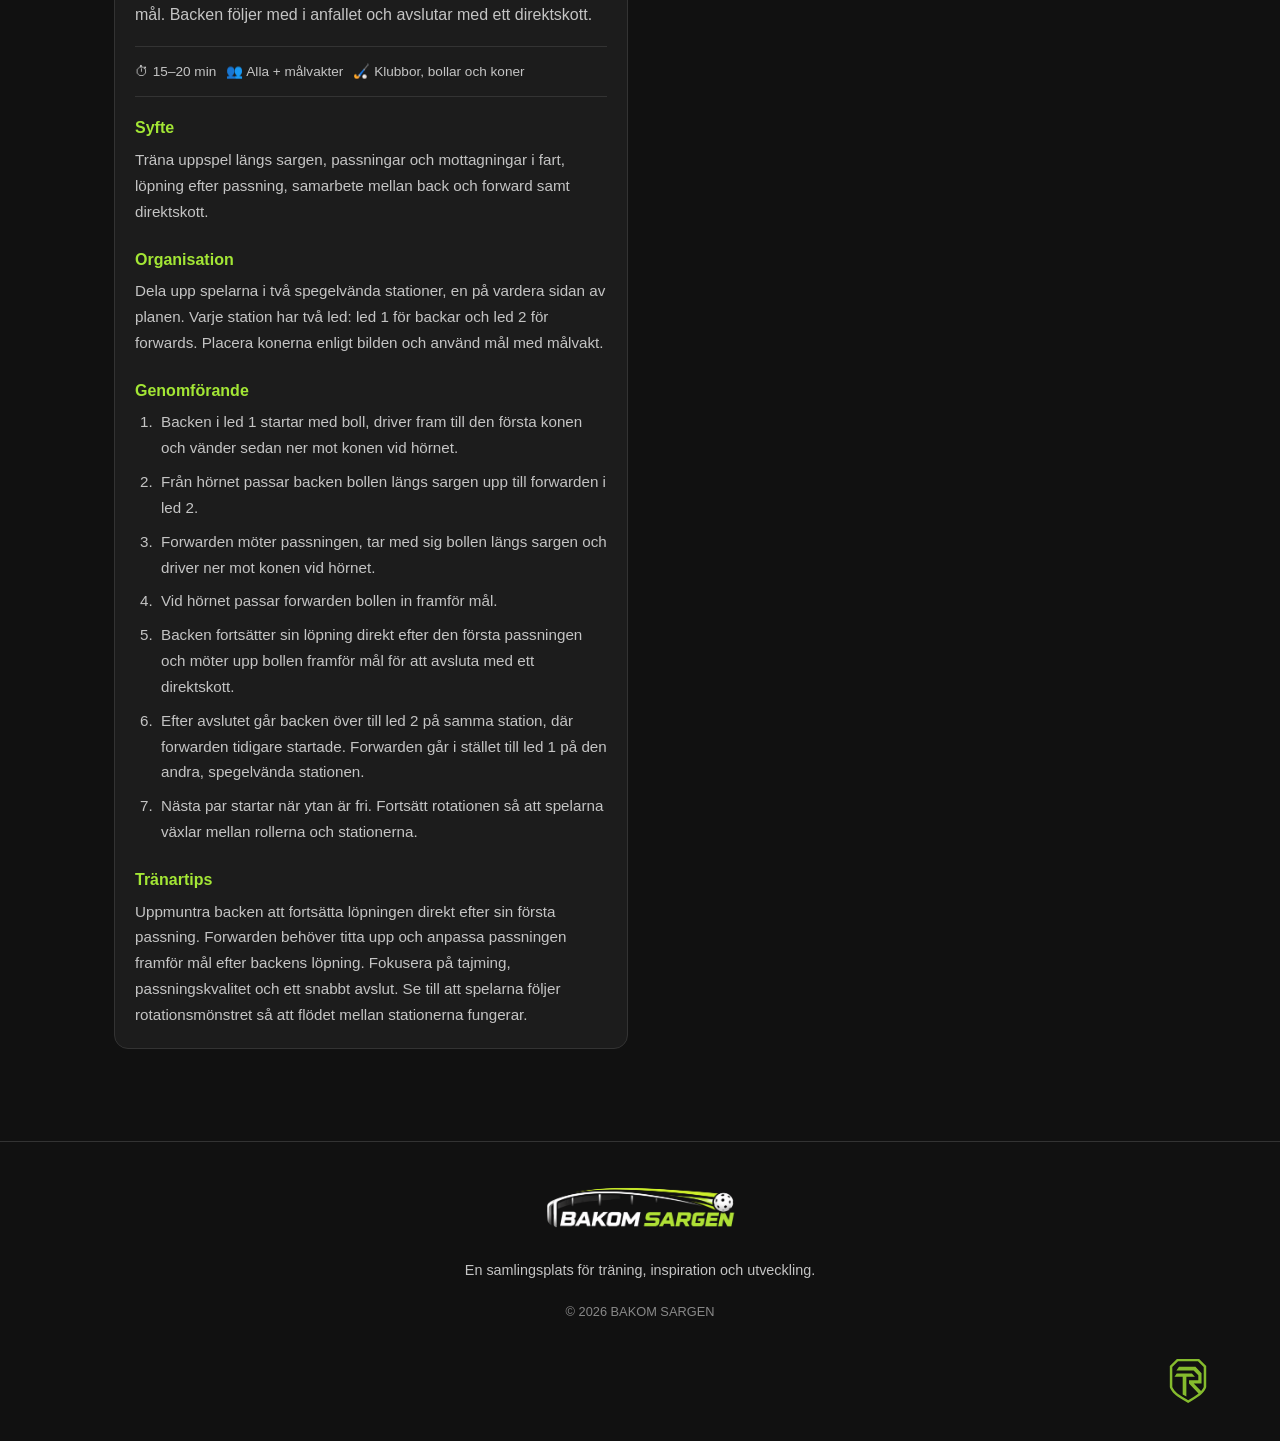
==== commit da480043: "Add files via upload" ====
--- a/ovningar/lagspel.html
+++ b/ovningar/lagspel.html
@@ -266,6 +266,113 @@
 
                 </article>
 
+                <!-- ÖVNINGSKORT 3 -->
+                <article class="team-exercise-card">
+
+                    <!-- BILD -->
+                    <div class="team-exercise-image">
+                        <img
+                            src="../images/ovningar/langs_sarg_ner_och_in.webp"
+                            alt="Lagspelsövning med uppspel längs sargen, passning in framför mål och direktskott"
+                            loading="lazy"
+                        >
+                        <span class="team-exercise-tag">Lagspel</span>
+                    </div>
+
+                    <!-- INNEHÅLL -->
+                    <div class="team-exercise-content">
+
+                        <h3>Sargspel till direktskott</h3>
+
+                        <p class="team-exercise-description">
+                            En samspelsövning där back och forward kombinerar
+                            uppspel längs sargen med löpning ner mot hörnet
+                            och passning in framför mål. Backen följer med
+                            i anfallet och avslutar med ett direktskott.
+                        </p>
+
+                        <!-- FAKTA -->
+                        <div class="team-exercise-meta">
+                            <span>⏱ 15–20 min</span>
+                            <span>👥 Alla + målvakter</span>
+                            <span>🏑 Klubbor, bollar och koner</span>
+                        </div>
+
+                        <!-- DETALJER -->
+                        <div class="team-exercise-details">
+
+                            <h4>Syfte</h4>
+                            <p>
+                                Träna uppspel längs sargen, passningar och
+                                mottagningar i fart, löpning efter passning,
+                                samarbete mellan back och forward samt
+                                direktskott.
+                            </p>
+
+                            <h4>Organisation</h4>
+                            <p>
+                                Dela upp spelarna i två spegelvända stationer,
+                                en på vardera sidan av planen. Varje station
+                                har två led: led 1 för backar och led 2 för
+                                forwards. Placera konerna enligt bilden och
+                                använd mål med målvakt.
+                            </p>
+
+                            <h4>Genomförande</h4>
+                            <ol>
+                                <li>
+                                    Backen i led 1 startar med boll, driver fram
+                                    till den första konen och vänder sedan ner
+                                    mot konen vid hörnet.
+                                </li>
+                                <li>
+                                    Från hörnet passar backen bollen längs sargen
+                                    upp till forwarden i led 2.
+                                </li>
+                                <li>
+                                    Forwarden möter passningen, tar med sig
+                                    bollen längs sargen och driver ner mot
+                                    konen vid hörnet.
+                                </li>
+                                <li>
+                                    Vid hörnet passar forwarden bollen in
+                                    framför mål.
+                                </li>
+                                <li>
+                                    Backen fortsätter sin löpning direkt efter
+                                    den första passningen och möter upp bollen
+                                    framför mål för att avsluta med ett direktskott.
+                                </li>
+                                <li>
+                                    Efter avslutet går backen över till led 2
+                                    på samma station, där forwarden tidigare
+                                    startade. Forwarden går i stället till led 1
+                                    på den andra, spegelvända stationen.
+                                </li>
+                                <li>
+                                    Nästa par startar när ytan är fri. Fortsätt
+                                    rotationen så att spelarna växlar mellan
+                                    rollerna och stationerna.
+                                </li>
+                            </ol>
+
+                            <h4>Tränartips</h4>
+                            <p>
+                                Uppmuntra backen att fortsätta löpningen direkt
+                                efter sin första passning. Forwarden behöver
+                                titta upp och anpassa passningen framför mål
+                                efter backens löpning. Fokusera på tajming,
+                                passningskvalitet och ett snabbt avslut.
+                                Se till att spelarna följer rotationsmönstret
+                                så att flödet mellan stationerna fungerar.
+                            </p>
+
+                        </div>
+
+                    </div>
+
+                </article>
+
             </div>
 
         </section>
